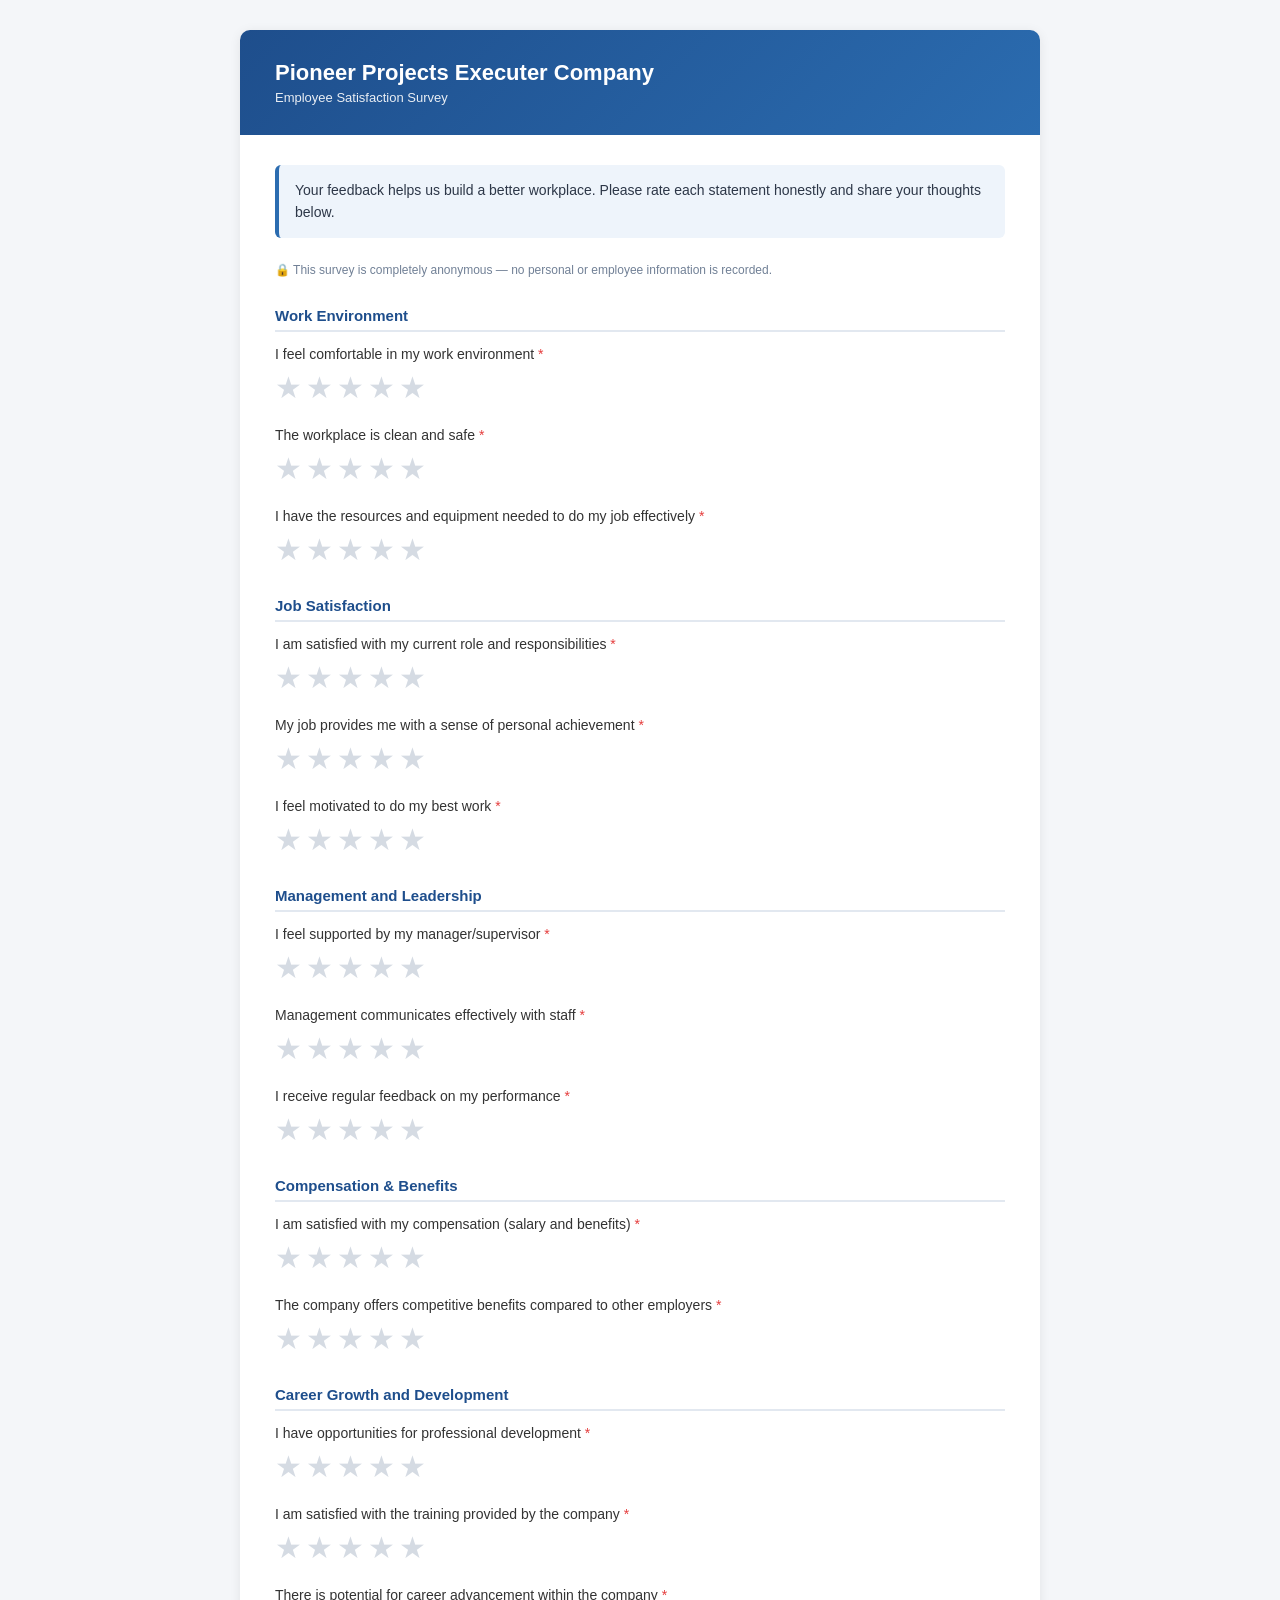
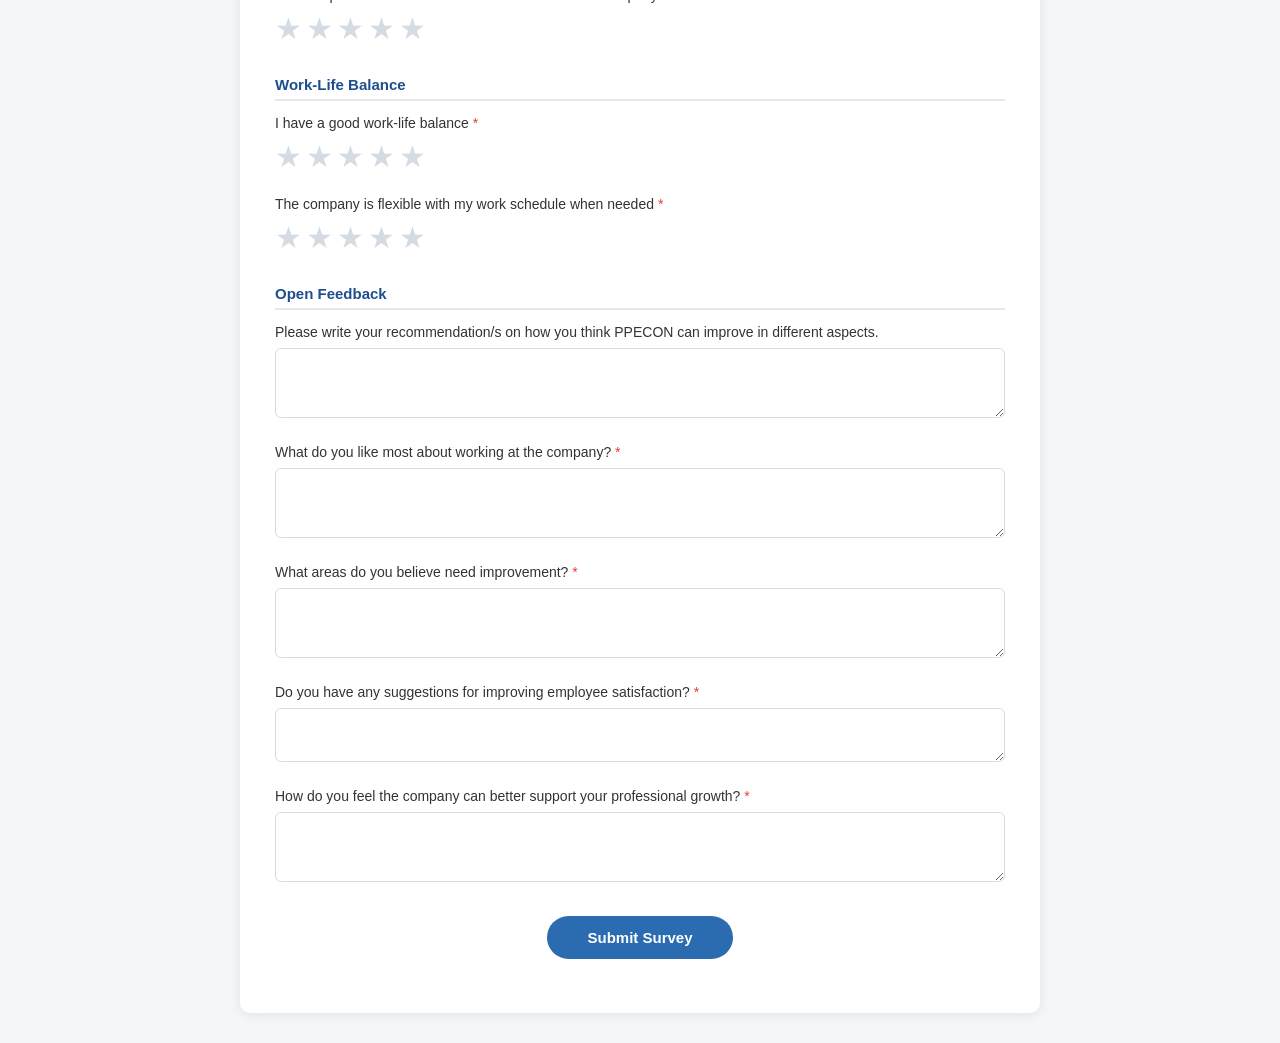
==== ppecon_ims/www/employee_satisfaction/index.html @ b828dcf0 "employee satisfaction" ====
<!doctype html>
<html lang="en">
	<head>
		<meta charset="UTF-8" />
		<meta name="viewport" content="width=device-width, initial-scale=1.0" />
		<title>Employee Satisfaction Survey | Pioneer Projects Executer Company</title>
		<style>
			* {
				box-sizing: border-box;
			}
			body {
				font-family: "Segoe UI", Tahoma, Arial, sans-serif;
				background: #f4f6f9;
				margin: 0;
				padding: 30px 15px;
				color: #2d3748;
			}
			.container {
				max-width: 800px;
				margin: 0 auto;
				background: #fff;
				border-radius: 10px;
				box-shadow: 0 2px 12px rgba(0, 0, 0, 0.08);
				overflow: hidden;
			}
			.header {
				background: linear-gradient(135deg, #1e4e8c, #2b6cb0);
				color: #fff;
				padding: 30px 35px;
				display: flex;
				align-items: center;
				gap: 20px;
			}
			.header img {
				height: 80px;
				max-width: 260px;
				object-fit: contain;
				background: #fff;
				padding: 8px 14px;
				border-radius: 8px;
			}
			.header h1 {
				margin: 0;
				font-size: 22px;
			}
			.header p {
				margin: 4px 0 0;
				font-size: 13px;
				opacity: 0.9;
			}
			.body-content {
				padding: 30px 35px 40px;
			}
			.intro {
				font-size: 14px;
				background: #eef4fb;
				border-left: 4px solid #2b6cb0;
				padding: 14px 16px;
				border-radius: 6px;
				margin-bottom: 25px;
				line-height: 1.6;
			}
			.anon-note {
				font-size: 12px;
				color: #718096;
				margin-bottom: 25px;
				display: flex;
				align-items: center;
				gap: 6px;
			}

			h3.section-title {
				font-size: 15px;
				color: #1e4e8c;
				margin: 30px 0 14px;
				padding-bottom: 6px;
				border-bottom: 2px solid #e2e8f0;
			}

			.question {
				margin-bottom: 22px;
			}
			.question label.qlabel {
				display: block;
				font-size: 14px;
				font-weight: 500;
				margin-bottom: 8px;
				color: #333;
			}
			.required-mark {
				color: #e53e3e;
			}

			.stars {
				display: flex;
				flex-direction: row-reverse;
				justify-content: flex-end;
				gap: 4px;
			}
			.stars input {
				display: none;
			}
			.stars label {
				font-size: 30px;
				color: #d5dbe3;
				cursor: pointer;
				transition: color 0.15s;
			}
			.stars input:checked ~ label,
			.stars label:hover,
			.stars label:hover ~ label {
				color: #f6ad55;
			}

			textarea {
				width: 100%;
				padding: 10px;
				border: 1px solid #d5dbe3;
				border-radius: 6px;
				font-size: 14px;
				resize: vertical;
			}
			textarea:focus {
				outline: none;
				border-color: #2b6cb0;
			}

			.submit-wrap {
				text-align: center;
				margin-top: 30px;
			}
			button#submitBtn {
				background: #2b6cb0;
				color: #fff;
				border: none;
				padding: 13px 40px;
				font-size: 15px;
				border-radius: 30px;
				cursor: pointer;
				font-weight: 600;
				transition: background 0.2s;
			}
			button#submitBtn:hover {
				background: #1e4e8c;
			}
			button#submitBtn:disabled {
				background: #9db4cc;
				cursor: not-allowed;
			}
			.msg {
				margin-top: 14px;
				font-weight: 600;
				font-size: 13px;
				text-align: center;
			}

			.modal-overlay {
				display: none;
				position: fixed;
				inset: 0;
				background: rgba(0, 0, 0, 0.5);
				align-items: center;
				justify-content: center;
				z-index: 1000;
			}
			.modal-overlay.active {
				display: flex;
			}
			.modal-box {
				background: #fff;
				border-radius: 12px;
				padding: 40px 35px;
				max-width: 380px;
				text-align: center;
				animation: popIn 0.25s ease-out;
			}
			@keyframes popIn {
				from {
					transform: scale(0.85);
					opacity: 0;
				}
				to {
					transform: scale(1);
					opacity: 1;
				}
			}
			.modal-box .checkmark {
				width: 64px;
				height: 64px;
				border-radius: 50%;
				background: #38a169;
				color: #fff;
				display: flex;
				align-items: center;
				justify-content: center;
				font-size: 34px;
				margin: 0 auto 18px;
			}
			.modal-box h2 {
				margin: 0 0 8px;
				font-size: 19px;
				color: #2d3748;
			}
			.modal-box p {
				font-size: 13px;
				color: #666;
				margin: 0 0 22px;
				line-height: 1.5;
			}
			.modal-box button {
				background: #2b6cb0;
				color: #fff;
				border: none;
				padding: 10px 30px;
				border-radius: 25px;
				font-size: 14px;
				cursor: pointer;
			}
		</style>
	</head>
	<body>
		<div class="container">
			<div class="header">
				<img
					src="/assets/ppecon_ims/img/PPECON.avif"
					alt="Company Logo"
					onerror="this.style.display = 'none'"
				/>
				<div>
					<h1>Pioneer Projects Executer Company</h1>
					<p>Employee Satisfaction Survey</p>
				</div>
			</div>

			<div class="body-content">
				<div class="intro">
					Your feedback helps us build a better workplace. Please rate each statement
					honestly and share your thoughts below.
				</div>
				<div class="anon-note">
					🔒 This survey is completely anonymous — no personal or employee information is
					recorded.
				</div>

				<form id="esform">
					<div id="questionsContainer"></div>

					<h3 class="section-title">Open Feedback</h3>
					<div class="question">
						<label class="qlabel"
							>Please write your recommendation/s on how you think PPECON can improve
							in different aspects.</label
						>
						<textarea name="recommendations" rows="3"></textarea>
					</div>
					<div class="question">
						<label class="qlabel"
							>What do you like most about working at the company?
							<span class="required-mark">*</span></label
						>
						<textarea name="what_you_like" rows="3" required></textarea>
					</div>
					<div class="question">
						<label class="qlabel"
							>What areas do you believe need improvement?
							<span class="required-mark">*</span></label
						>
						<textarea name="areas_improvement" rows="3" required></textarea>
					</div>
					<div class="question">
						<label class="qlabel"
							>Do you have any suggestions for improving employee satisfaction?
							<span class="required-mark">*</span></label
						>
						<textarea name="suggestions_satisfaction" rows="2" required></textarea>
					</div>
					<div class="question">
						<label class="qlabel"
							>How do you feel the company can better support your professional
							growth? <span class="required-mark">*</span></label
						>
						<textarea name="professional_growth_support" rows="3" required></textarea>
					</div>

					<div class="submit-wrap">
						<button type="submit" id="submitBtn">Submit Survey</button>
						<div class="msg" id="msg"></div>
					</div>
				</form>
			</div>
		</div>

		<div class="modal-overlay" id="modalOverlay">
			<div class="modal-box">
				<div class="checkmark">&#10003;</div>
				<h2>Thank You!</h2>
				<p>
					Your feedback has been submitted anonymously. We appreciate your honesty and
					time.
				</p>
				<button
					onclick="document.getElementById('modalOverlay').classList.remove('active')"
				>
					Close
				</button>
			</div>
		</div>

		<script>
			const sections = {
				"Work Environment": [
					["we_comfortable_rating", "I feel comfortable in my work environment"],
					["we_clean_safe_rating", "The workplace is clean and safe"],
					[
						"we_resources_rating",
						"I have the resources and equipment needed to do my job effectively",
					],
				],
				"Job Satisfaction": [
					[
						"js_role_responsibilities_rating",
						"I am satisfied with my current role and responsibilities",
					],
					[
						"js_personal_achievement_rating",
						"My job provides me with a sense of personal achievement",
					],
					["js_motivated_rating", "I feel motivated to do my best work"],
				],
				"Management and Leadership": [
					["ml_supported_manager_rating", "I feel supported by my manager/supervisor"],
					["ml_communication_rating", "Management communicates effectively with staff"],
					["ml_feedback_rating", "I receive regular feedback on my performance"],
				],
				"Compensation & Benefits": [
					[
						"cb_compensation_rating",
						"I am satisfied with my compensation (salary and benefits)",
					],
					[
						"cb_competitive_benefits_rating",
						"The company offers competitive benefits compared to other employers",
					],
				],
				"Career Growth and Development": [
					[
						"cg_opportunities_rating",
						"I have opportunities for professional development",
					],
					[
						"cg_training_rating",
						"I am satisfied with the training provided by the company",
					],
					[
						"cg_advancement_rating",
						"There is potential for career advancement within the company",
					],
				],
				"Work-Life Balance": [
					["wlb_good_balance_rating", "I have a good work-life balance"],
					[
						"wlb_flexible_schedule_rating",
						"The company is flexible with my work schedule when needed",
					],
				],
			};

			function starInput(fname) {
				let stars = [5, 4, 3, 2, 1]
					.map(
						(n) =>
							`<input type="radio" id="${fname}_${n}" name="${fname}" value="${n}" required>
     <label for="${fname}_${n}">★</label>`,
					)
					.join("");
				return `<div class="stars">${stars}</div>`;
			}

			let container = document.getElementById("questionsContainer");
			Object.keys(sections).forEach((title) => {
				let html = `<h3 class="section-title">${title}</h3>`;
				sections[title].forEach(([fname, label]) => {
					html += `<div class="question">
      <label class="qlabel">${label} <span class="required-mark">*</span></label>
      ${starInput(fname)}
    </div>`;
				});
				container.innerHTML += html;
			});

			const form = document.getElementById("esform");
			const submitBtn = document.getElementById("submitBtn");
			const msgEl = document.getElementById("msg");

			form.addEventListener("submit", async function (e) {
				e.preventDefault();
				submitBtn.disabled = true;
				submitBtn.innerText = "Submitting...";
				msgEl.innerText = "";

				let formData = new FormData(this);
				let data = Object.fromEntries(formData.entries());

				try {
					let res = await fetch(
						"/api/method/ppecon_ims.ppe_ims.api.submit_employee_satisfaction",
						{
							method: "POST",
							credentials: "omit",
							headers: { "Content-Type": "application/json" },
							body: JSON.stringify(data),
						},
					);
					let result = await res.json();

					if (res.ok) {
						document.getElementById("modalOverlay").classList.add("active");
						form.reset();
					} else {
						msgEl.style.color = "red";
						msgEl.innerText = result.message || "Error submitting. Please try again.";
						console.error(result);
					}
				} catch (err) {
					msgEl.style.color = "red";
					msgEl.innerText = "Network error. Please try again.";
					console.error(err);
				} finally {
					submitBtn.disabled = false;
					submitBtn.innerText = "Submit Survey";
				}
			});
		</script>
	</body>
</html>
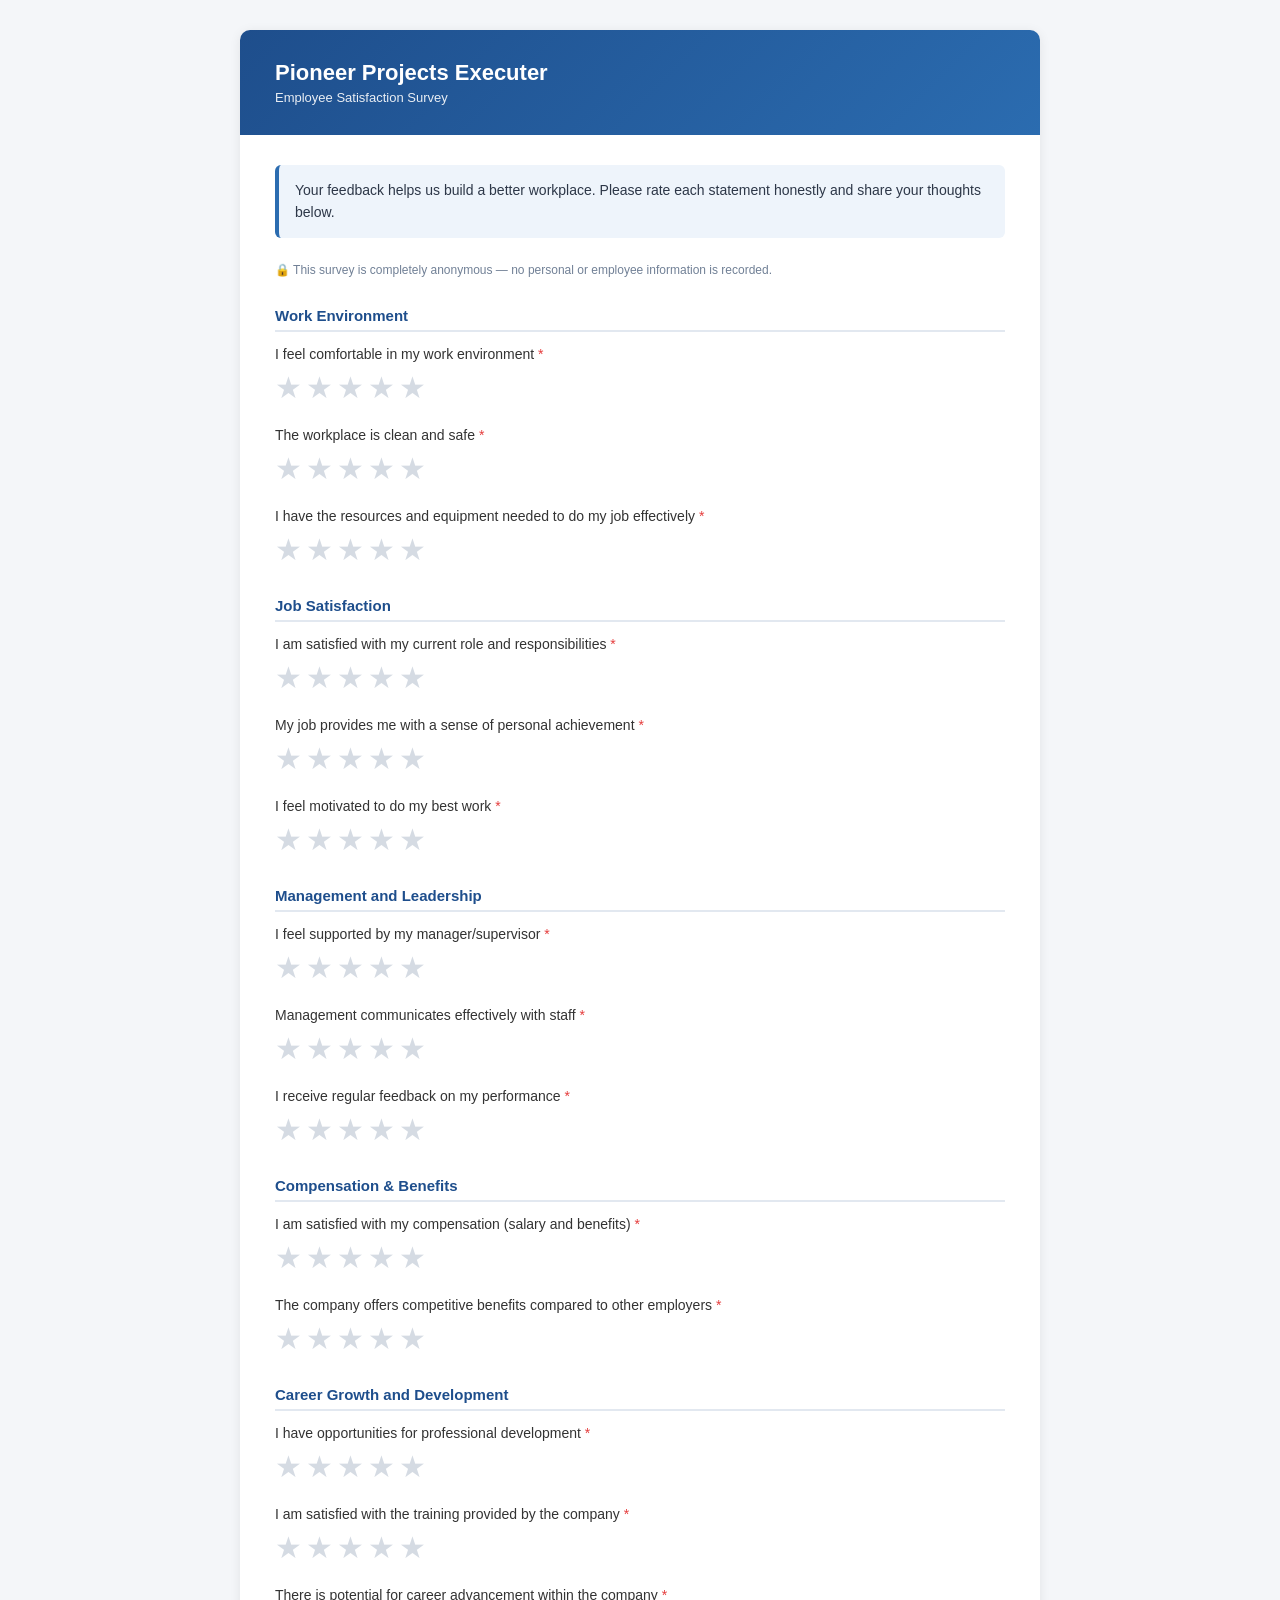
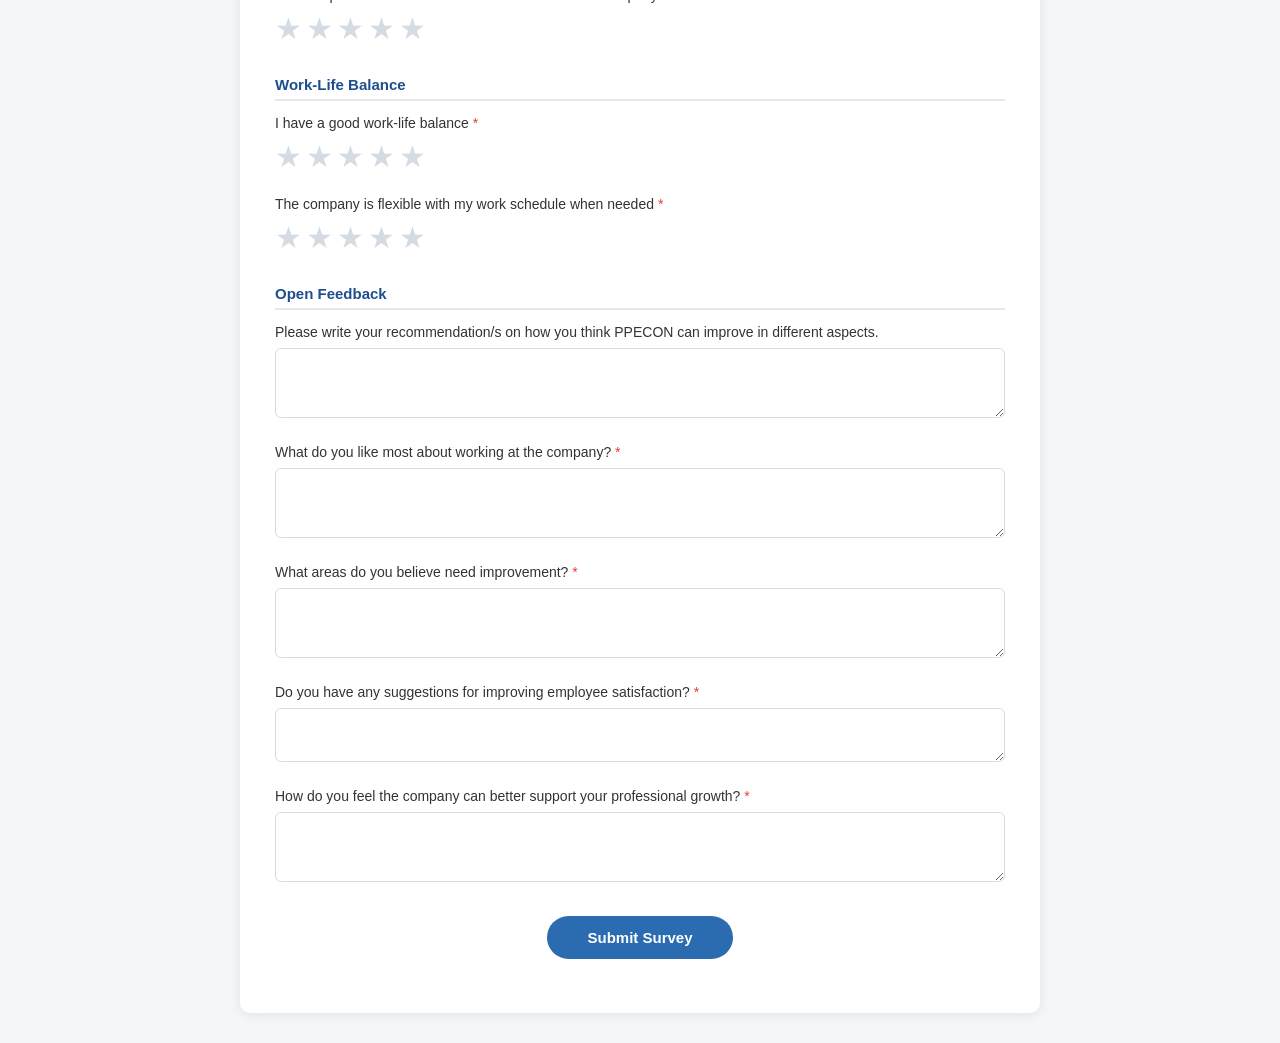
==== commit 1e7f38c2: "updated dashboard" ====
--- a/ppecon_ims/www/employee_satisfaction/index.html
+++ b/ppecon_ims/www/employee_satisfaction/index.html
@@ -3,7 +3,7 @@
 	<head>
 		<meta charset="UTF-8" />
 		<meta name="viewport" content="width=device-width, initial-scale=1.0" />
-		<title>Employee Satisfaction Survey | Pioneer Projects Executer Company</title>
+		<title>Employee Satisfaction Survey | Pioneer Projects Executer</title>
 		<style>
 			* {
 				box-sizing: border-box;
@@ -227,7 +227,7 @@
 					onerror="this.style.display = 'none'"
 				/>
 				<div>
-					<h1>Pioneer Projects Executer Company</h1>
+					<h1>Pioneer Projects Executer</h1>
 					<p>Employee Satisfaction Survey</p>
 				</div>
 			</div>
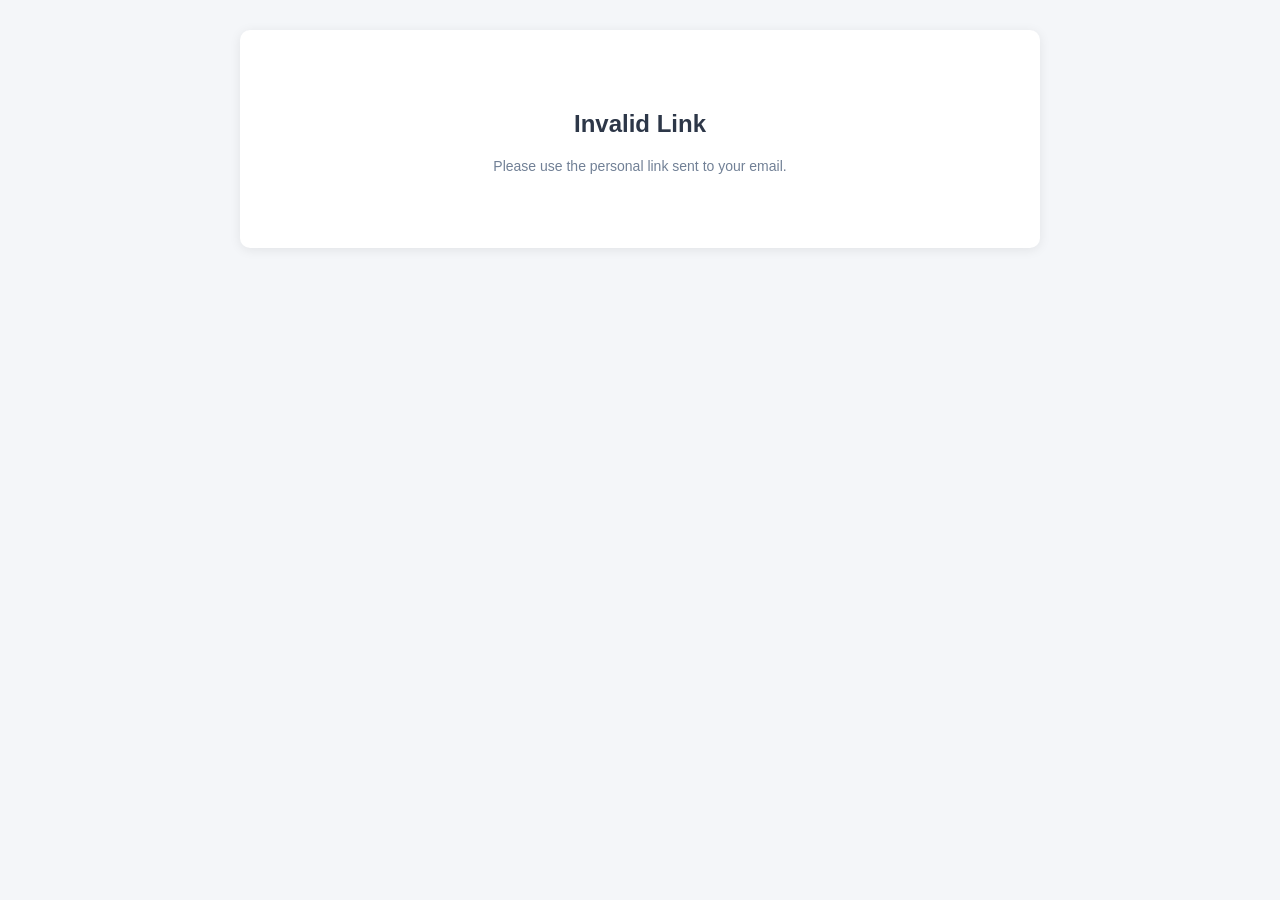
==== commit 32df681c: "employee satisfaction surver form" ====
--- a/ppecon_ims/www/employee_satisfaction/index.html
+++ b/ppecon_ims/www/employee_satisfaction/index.html
@@ -48,8 +48,38 @@
 				font-size: 13px;
 				opacity: 0.9;
 			}
+
+			/* Progress bar */
+			.progress-wrap {
+				position: sticky;
+				top: 0;
+				z-index: 50;
+				background: #fff;
+				padding: 12px 35px;
+				border-bottom: 1px solid #e2e8f0;
+			}
+			.progress-text {
+				font-size: 12px;
+				color: #718096;
+				margin-bottom: 6px;
+				display: flex;
+				justify-content: space-between;
+			}
+			.progress-track {
+				height: 6px;
+				background: #e2e8f0;
+				border-radius: 3px;
+				overflow: hidden;
+			}
+			.progress-fill {
+				height: 100%;
+				width: 0;
+				background: #38a169;
+				transition: width 0.25s ease;
+			}
+
 			.body-content {
-				padding: 30px 35px 40px;
+				padding: 25px 35px 40px;
 			}
 			.intro {
 				font-size: 14px;
@@ -57,16 +87,22 @@
 				border-left: 4px solid #2b6cb0;
 				padding: 14px 16px;
 				border-radius: 6px;
-				margin-bottom: 25px;
+				margin-bottom: 18px;
 				line-height: 1.6;
 			}
 			.anon-note {
 				font-size: 12px;
 				color: #718096;
-				margin-bottom: 25px;
-				display: flex;
-				align-items: center;
-				gap: 6px;
+				margin-bottom: 14px;
+			}
+			.scale-hint {
+				font-size: 12px;
+				color: #555;
+				background: #f7f9fc;
+				border: 1px solid #e2e8f0;
+				border-radius: 6px;
+				padding: 8px 12px;
+				margin-bottom: 10px;
 			}
 
 			h3.section-title {
@@ -78,7 +114,15 @@
 			}
 
 			.question {
-				margin-bottom: 22px;
+				margin-bottom: 18px;
+				padding: 10px 12px;
+				border-radius: 6px;
+				border-left: 3px solid transparent;
+				transition: background 0.2s;
+			}
+			.question.missing {
+				background: #fff5f5;
+				border-left-color: #e53e3e;
 			}
 			.question label.qlabel {
 				display: block;
@@ -90,7 +134,17 @@
 			.required-mark {
 				color: #e53e3e;
 			}
-
+			.err-hint {
+				display: none;
+				font-size: 12px;
+				color: #c53030;
+				margin-top: 4px;
+			}
+			.question.missing .err-hint {
+				display: block;
+			}
+
+			/* Stars: inputs visually hidden (NOT display:none), keyboard accessible */
 			.stars {
 				display: flex;
 				flex-direction: row-reverse;
@@ -98,10 +152,15 @@
 				gap: 4px;
 			}
 			.stars input {
-				display: none;
+				position: absolute;
+				opacity: 0;
+				width: 1px;
+				height: 1px;
+				pointer-events: none;
 			}
 			.stars label {
-				font-size: 30px;
+				font-size: 32px;
+				line-height: 1;
 				color: #d5dbe3;
 				cursor: pointer;
 				transition: color 0.15s;
@@ -110,6 +169,10 @@
 			.stars label:hover,
 			.stars label:hover ~ label {
 				color: #f6ad55;
+			}
+			.stars input:focus-visible + label {
+				outline: 2px solid #2b6cb0;
+				border-radius: 4px;
 			}
 
 			textarea {
@@ -118,6 +181,7 @@
 				border: 1px solid #d5dbe3;
 				border-radius: 6px;
 				font-size: 14px;
+				font-family: inherit;
 				resize: vertical;
 			}
 			textarea:focus {
@@ -152,6 +216,18 @@
 				font-weight: 600;
 				font-size: 13px;
 				text-align: center;
+			}
+
+			.state-screen {
+				text-align: center;
+				padding: 60px 30px;
+			}
+			.state-screen h2 {
+				color: #2d3748;
+			}
+			.state-screen p {
+				color: #718096;
+				font-size: 14px;
 			}
 
 			.modal-overlay {
@@ -216,10 +292,24 @@
 				font-size: 14px;
 				cursor: pointer;
 			}
+
+			@media (max-width: 600px) {
+				.header {
+					flex-direction: column;
+					text-align: center;
+					padding: 22px 18px;
+				}
+				.body-content {
+					padding: 20px 16px 30px;
+				}
+				.progress-wrap {
+					padding: 10px 16px;
+				}
+			}
 		</style>
 	</head>
 	<body>
-		<div class="container">
+		<div class="container" id="mainContainer" style="display: none">
 			<div class="header">
 				<img
 					src="/assets/ppecon_ims/img/PPECON.avif"
@@ -232,17 +322,31 @@
 				</div>
 			</div>
 
+			<div class="progress-wrap">
+				<div class="progress-text">
+					<span id="progressText">0 of 0 answered</span>
+					<span>Anonymous</span>
+				</div>
+				<div class="progress-track">
+					<div class="progress-fill" id="progressFill"></div>
+				</div>
+			</div>
+
 			<div class="body-content">
 				<div class="intro">
 					Your feedback helps us build a better workplace. Please rate each statement
 					honestly and share your thoughts below.
 				</div>
 				<div class="anon-note">
-					🔒 This survey is completely anonymous — no personal or employee information is
-					recorded.
+					🔒 This survey is anonymous. Your personal link works only once and your name
+					or email is never stored with your answers.
 				</div>
-
-				<form id="esform">
+				<div class="scale-hint">
+					★ Rating scale: 1 = Strongly Disagree &nbsp;·&nbsp; 3 = Neutral &nbsp;·&nbsp; 5
+					= Strongly Agree
+				</div>
+
+				<form id="esform" novalidate>
 					<div id="questionsContainer"></div>
 
 					<h3 class="section-title">Open Feedback</h3>
@@ -290,6 +394,13 @@
 			</div>
 		</div>
 
+		<div class="container" id="stateContainer" style="display: none">
+			<div class="state-screen">
+				<h2 id="stateTitle"></h2>
+				<p id="stateMsg"></p>
+			</div>
+		</div>
+
 		<div class="modal-overlay" id="modalOverlay">
 			<div class="modal-box">
 				<div class="checkmark">&#10003;</div>
@@ -298,15 +409,19 @@
 					Your feedback has been submitted anonymously. We appreciate your honesty and
 					time.
 				</p>
-				<button
-					onclick="document.getElementById('modalOverlay').classList.remove('active')"
-				>
-					Close
-				</button>
+				<button id="modalClose">Close</button>
 			</div>
 		</div>
 
 		<script>
+			const API = "/api/method/ppecon_ims.ppe_ims.api.";
+			const token = new URLSearchParams(window.location.search).get("token");
+
+			const mainContainer = document.getElementById("mainContainer");
+			const form = document.getElementById("esform");
+			const submitBtn = document.getElementById("submitBtn");
+			const msgEl = document.getElementById("msg");
+
 			const sections = {
 				"Work Environment": [
 					["we_comfortable_rating", "I feel comfortable in my work environment"],
@@ -365,71 +480,169 @@
 				],
 			};
 
+			const ratingFields = Object.values(sections)
+				.flat()
+				.map(([f]) => f);
+
+			/* ---------- helpers ---------- */
+			function showState(title, msg) {
+				mainContainer.style.display = "none";
+				document.getElementById("stateContainer").style.display = "block";
+				document.getElementById("stateTitle").innerText = title;
+				document.getElementById("stateMsg").innerText = msg;
+			}
+
+			// Frappe wraps return values as {message: {...}}; unwrap safely
+			async function callApi(method, payload) {
+				const res = await fetch(API + method, {
+					method: "POST",
+					credentials: "omit",
+					headers: { "Content-Type": "application/json" },
+					body: JSON.stringify(payload),
+				});
+				let body = {};
+				try {
+					body = await res.json();
+				} catch (e) {}
+				const result =
+					body.message && typeof body.message === "object" ? body.message : body;
+				return { ok: res.ok, result };
+			}
+
+			/* ---------- build questions ---------- */
 			function starInput(fname) {
-				let stars = [5, 4, 3, 2, 1]
-					.map(
-						(n) =>
-							`<input type="radio" id="${fname}_${n}" name="${fname}" value="${n}" required>
-     <label for="${fname}_${n}">★</label>`,
-					)
-					.join("");
-				return `<div class="stars">${stars}</div>`;
-			}
-
-			let container = document.getElementById("questionsContainer");
+				return (
+					'<div class="stars" role="radiogroup">' +
+					[5, 4, 3, 2, 1]
+						.map(
+							(n) =>
+								`<input type="radio" id="${fname}_${n}" name="${fname}" value="${n}">` +
+								`<label for="${fname}_${n}" title="${n} / 5" aria-label="${n} out of 5">★</label>`,
+						)
+						.join("") +
+					"</div>"
+				);
+			}
+
+			let html = "";
 			Object.keys(sections).forEach((title) => {
-				let html = `<h3 class="section-title">${title}</h3>`;
+				html += `<h3 class="section-title">${title}</h3>`;
 				sections[title].forEach(([fname, label]) => {
-					html += `<div class="question">
-      <label class="qlabel">${label} <span class="required-mark">*</span></label>
-      ${starInput(fname)}
-    </div>`;
+					html += `<div class="question" id="q_${fname}">
+						<label class="qlabel">${label} <span class="required-mark">*</span></label>
+						${starInput(fname)}
+						<div class="err-hint">Please select a rating.</div>
+					</div>`;
 				});
-				container.innerHTML += html;
 			});
-
-			const form = document.getElementById("esform");
-			const submitBtn = document.getElementById("submitBtn");
-			const msgEl = document.getElementById("msg");
-
+			document.getElementById("questionsContainer").innerHTML = html;
+
+			/* ---------- progress ---------- */
+			function updateProgress() {
+				const answered = ratingFields.filter((f) =>
+					form.querySelector(`input[name="${f}"]:checked`),
+				).length;
+				const total = ratingFields.length;
+				document.getElementById("progressText").innerText =
+					`${answered} of ${total} rated`;
+				document.getElementById("progressFill").style.width =
+					(answered / total) * 100 + "%";
+				ratingFields.forEach((f) => {
+					if (form.querySelector(`input[name="${f}"]:checked`)) {
+						document.getElementById("q_" + f).classList.remove("missing");
+					}
+				});
+			}
+			form.addEventListener("change", updateProgress);
+			updateProgress();
+
+			/* ---------- validation ---------- */
+			function validateRatings() {
+				let firstMissing = null;
+				ratingFields.forEach((f) => {
+					const q = document.getElementById("q_" + f);
+					const answered = form.querySelector(`input[name="${f}"]:checked`);
+					q.classList.toggle("missing", !answered);
+					if (!answered && !firstMissing) firstMissing = q;
+				});
+				if (firstMissing) {
+					firstMissing.scrollIntoView({ behavior: "smooth", block: "center" });
+					msgEl.style.color = "red";
+					msgEl.innerText = "Please rate all the statements before submitting.";
+					return false;
+				}
+				return true;
+			}
+
+			/* ---------- submit ---------- */
 			form.addEventListener("submit", async function (e) {
 				e.preventDefault();
+				msgEl.innerText = "";
+
+				if (!validateRatings()) return;
+				if (!form.reportValidity()) return;
+
 				submitBtn.disabled = true;
 				submitBtn.innerText = "Submitting...";
-				msgEl.innerText = "";
-
-				let formData = new FormData(this);
-				let data = Object.fromEntries(formData.entries());
+
+				const data = Object.fromEntries(new FormData(form).entries());
+				data.token = token;
 
 				try {
-					let res = await fetch(
-						"/api/method/ppecon_ims.ppe_ims.api.submit_employee_satisfaction",
-						{
-							method: "POST",
-							credentials: "omit",
-							headers: { "Content-Type": "application/json" },
-							body: JSON.stringify(data),
-						},
-					);
-					let result = await res.json();
-
-					if (res.ok) {
+					const { ok, result } = await callApi("submit_employee_satisfaction", data);
+
+					if (ok && result.status === "success") {
+						form.reset();
+						updateProgress();
+						mainContainer.style.display = "none";
 						document.getElementById("modalOverlay").classList.add("active");
-						form.reset();
 					} else {
 						msgEl.style.color = "red";
-						msgEl.innerText = result.message || "Error submitting. Please try again.";
-						console.error(result);
+						msgEl.innerText =
+							typeof result.message === "string"
+								? result.message
+								: "Error submitting. Please try again.";
+						submitBtn.disabled = false;
+						submitBtn.innerText = "Submit Survey";
 					}
 				} catch (err) {
+					console.error(err);
 					msgEl.style.color = "red";
 					msgEl.innerText = "Network error. Please try again.";
-					console.error(err);
-				} finally {
 					submitBtn.disabled = false;
 					submitBtn.innerText = "Submit Survey";
 				}
 			});
+
+			document.getElementById("modalClose").addEventListener("click", () => {
+				document.getElementById("modalOverlay").classList.remove("active");
+				showState(
+					"Thank you!",
+					"Your response has been recorded. You may now close this page.",
+				);
+			});
+
+			/* ---------- token validation on load (POST, token not in logs) ---------- */
+			if (!token) {
+				showState("Invalid Link", "Please use the personal link sent to your email.");
+			} else {
+				callApi("validate_employee_survey_token", { token })
+					.then(({ result }) => {
+						if (result.status === "success") {
+							mainContainer.style.display = "block";
+						} else {
+							showState(
+								"Unable to open survey",
+								typeof result.message === "string"
+									? result.message
+									: "This link is not valid.",
+							);
+						}
+					})
+					.catch(() =>
+						showState("Error", "Could not load the survey. Please try again later."),
+					);
+			}
 		</script>
 	</body>
 </html>
